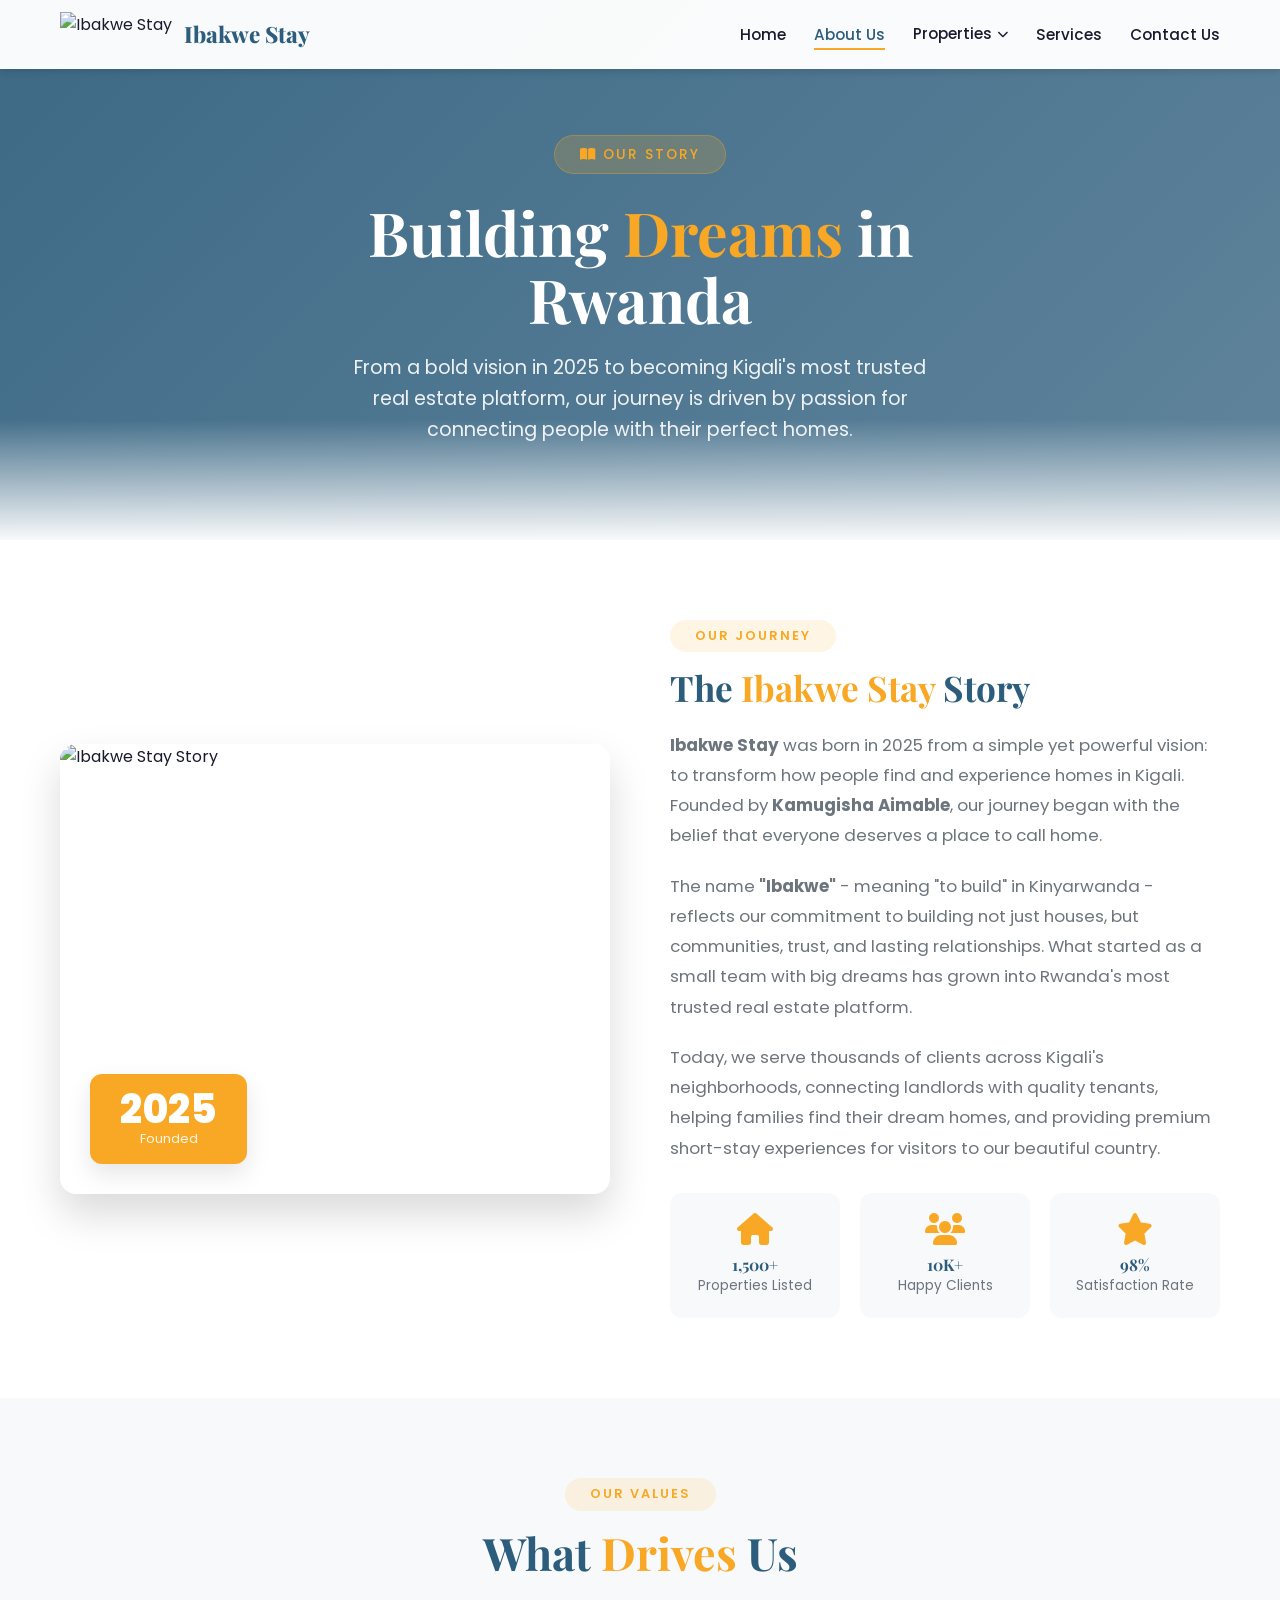
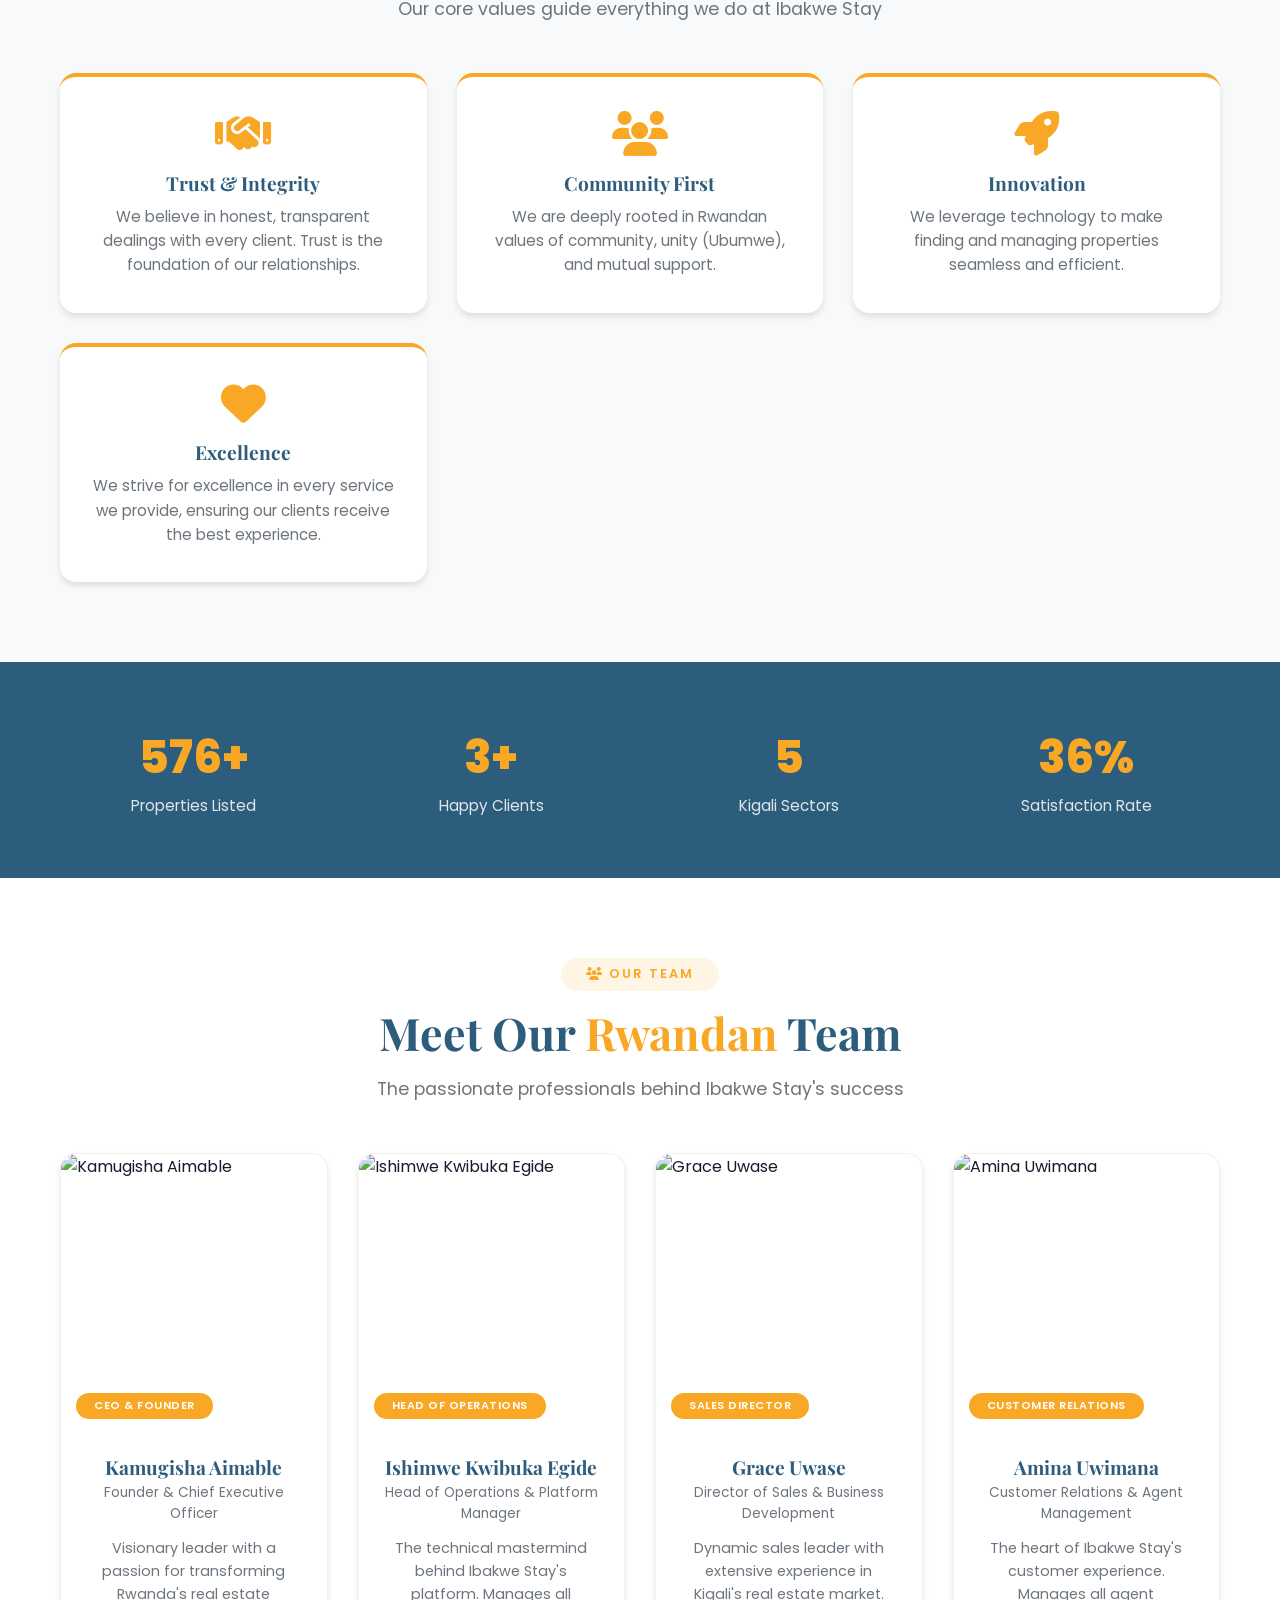
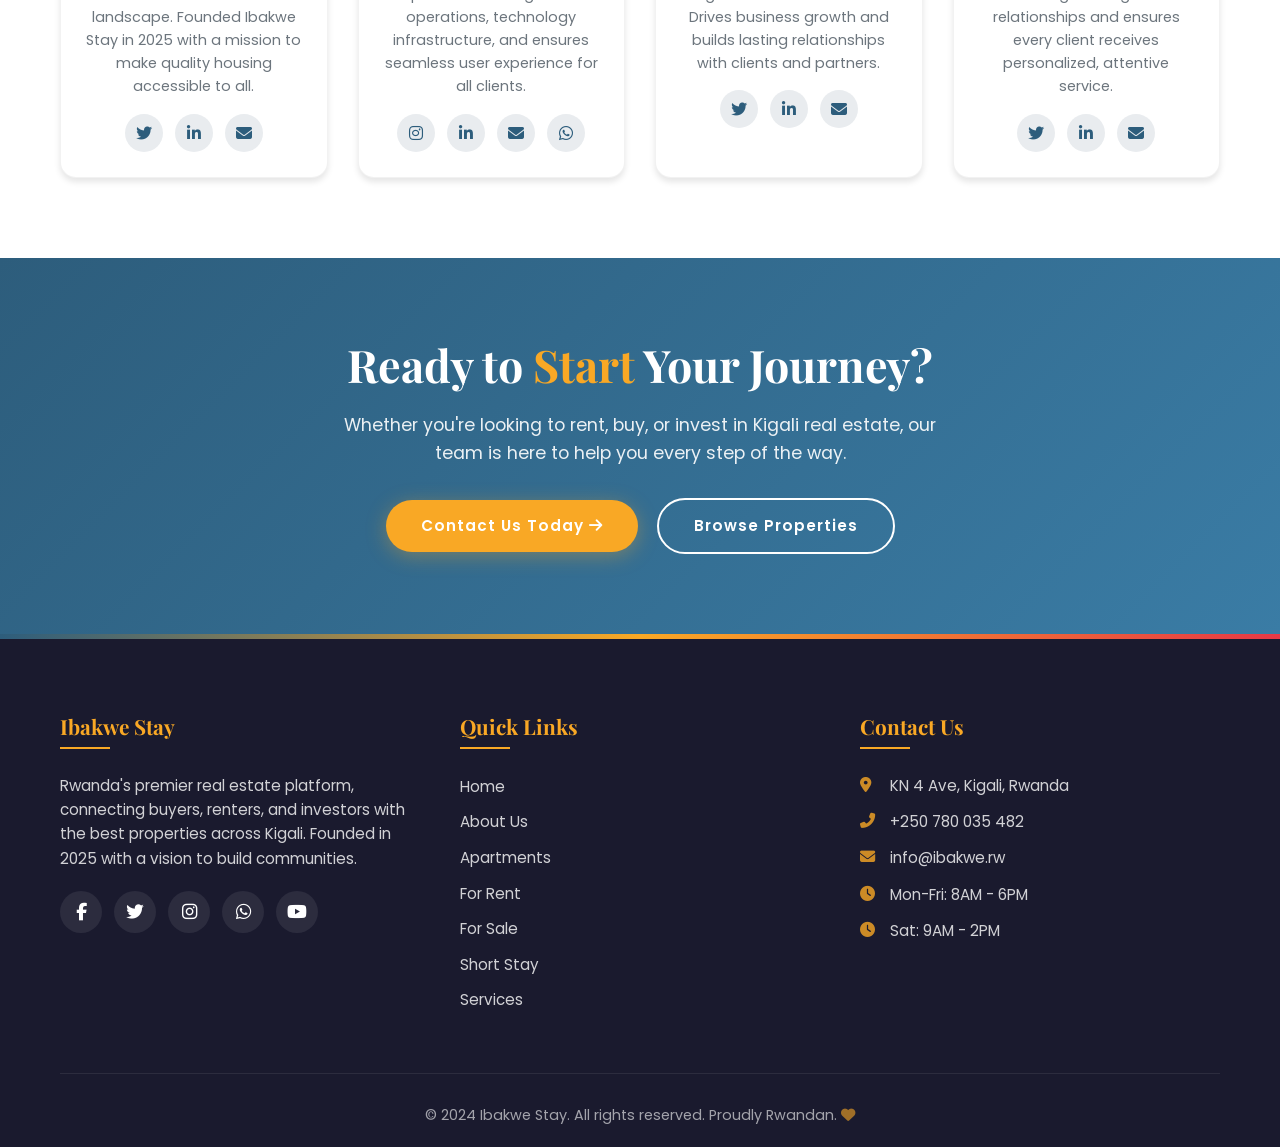
==== about us.html @ ca4a23a2 "Add About Us page with company details" ====
<!DOCTYPE html>
<html lang="en">

<head>
  <meta charset="UTF-8">
  <meta name="viewport" content="width=device-width, initial-scale=1.0">
  <meta http-equiv="X-UA-Compatible" content="ie=edge">
  <title>About Us | Ibakwe Stay - Premium Real Estate</title>
  <link rel="stylesheet" href="https://cdnjs.cloudflare.com/ajax/libs/font-awesome/6.4.0/css/all.min.css">
  <link rel="preconnect" href="https://fonts.googleapis.com">
  <link rel="preconnect" href="https://fonts.gstatic.com" crossorigin>
  <link
    href="https://fonts.googleapis.com/css2?family=Poppins:wght@300;400;500;600;700;800&family=Playfair+Display:wght@400;500;600;700;800&display=swap"
    rel="stylesheet">
  <link rel="icon" href="logoo.PNG" type="image/png">
  <style>
    :root {
      --primary: #2D5D7C;
      --primary-light: #3A7CA5;
      --secondary: #F9A825;
      --accent: #E63946;
      --dark: #1A1A2E;
      --light: #F8F9FA;
      --gray: #6C757D;
      --gray-light: #E9ECEF;
      --green: #2E8B57;
      --transition: all 0.3s cubic-bezier(0.4, 0, 0.2, 1);
      --shadow: 0 4px 6px rgba(0, 0, 0, 0.1);
      --shadow-lg: 0 10px 25px rgba(0, 0, 0, 0.1);
      --shadow-xl: 0 20px 40px rgba(0, 0, 0, 0.15);
    }

    * {
      margin: 0;
      padding: 0;
      box-sizing: border-box;
    }

    body {
      font-family: 'Poppins', sans-serif;
      color: var(--dark);
      line-height: 1.6;
      background-color: var(--light);
      overflow-x: hidden;
    }

    h1,
    h2,
    h3,
    h4 {
      font-family: 'Playfair Display', serif;
      font-weight: 700;
      line-height: 1.2;
    }

    a {
      text-decoration: none;
      color: inherit;
    }

    ul {
      list-style: none;
    }

    img {
      max-width: 100%;
      height: auto;
      display: block;
    }

    .container {
      width: 100%;
      max-width: 1200px;
      margin: 0 auto;
      padding: 0 20px;
    }

    .btn {
      display: inline-block;
      padding: 14px 35px;
      border-radius: 50px;
      font-weight: 600;
      letter-spacing: 1px;
      transition: var(--transition);
      cursor: pointer;
      border: none;
      font-size: 0.95rem;
    }

    .btn-primary {
      background-color: var(--secondary);
      color: white;
      box-shadow: 0 4px 20px rgba(249, 168, 37, 0.35);
    }

    .btn-primary:hover {
      background-color: #e69500;
      transform: translateY(-3px);
      box-shadow: 0 6px 25px rgba(249, 168, 37, 0.5);
    }

    .btn-outline {
      background: transparent;
      color: white;
      border: 2px solid white;
    }

    .btn-outline:hover {
      background: white;
      color: var(--primary);
      transform: translateY(-3px);
    }

    .section-header {
      text-align: center;
      margin-bottom: 50px;
    }

    .section-header .sub-badge {
      display: inline-block;
      background: rgba(249, 168, 37, 0.12);
      padding: 6px 25px;
      border-radius: 30px;
      color: var(--secondary);
      font-size: 0.8rem;
      font-weight: 600;
      letter-spacing: 2px;
      text-transform: uppercase;
      margin-bottom: 15px;
    }

    .section-header h2 {
      color: var(--primary);
      font-size: 2.8rem;
      margin-bottom: 15px;
    }

    .section-header h2 span {
      color: var(--secondary);
    }

    .section-header p {
      color: var(--gray);
      max-width: 700px;
      margin: 0 auto;
      font-size: 1.1rem;
    }

    /* ===== HEADER ===== */
    header {
      background-color: rgba(255, 255, 255, 0.97);
      box-shadow: var(--shadow);
      position: fixed;
      width: 100%;
      top: 0;
      z-index: 1000;
      transition: var(--transition);
      padding: 12px 0;
    }

    header.scrolled {
      background-color: rgba(255, 255, 255, 0.98);
      box-shadow: 0 2px 20px rgba(0, 0, 0, 0.08);
      padding: 10px 0;
    }

    .header-container {
      display: flex;
      justify-content: space-between;
      align-items: center;
    }

    .logo {
      display: flex;
      align-items: center;
    }

    .logo img {
      height: 45px;
      margin-right: 12px;
    }

    .logo h1 {
      font-size: 1.4rem;
      color: var(--primary);
      font-weight: 800;
    }

    .nav-links {
      display: flex;
      align-items: center;
    }

    .nav-links li {
      margin-left: 28px;
      position: relative;
    }

    .nav-links a {
      font-weight: 500;
      color: var(--dark);
      transition: var(--transition);
      position: relative;
      padding: 5px 0;
      font-size: 0.95rem;
    }

    .nav-links a:hover {
      color: var(--primary);
    }

    .nav-links a::after {
      content: '';
      position: absolute;
      bottom: 0;
      left: 0;
      width: 0;
      height: 2px;
      background-color: var(--secondary);
      transition: var(--transition);
    }

    .nav-links a:hover::after {
      width: 100%;
    }

    .nav-links .active {
      color: var(--primary);
    }

    .nav-links .active::after {
      width: 100%;
    }

    .dropdown-btn {
      display: flex;
      align-items: center;
    }

    .dropdown-btn i {
      margin-left: 5px;
      font-size: 0.7rem;
      transition: var(--transition);
    }

    .dropdown-menu {
      position: absolute;
      top: 100%;
      left: 0;
      background: white;
      width: 210px;
      box-shadow: var(--shadow-lg);
      border-radius: 12px;
      opacity: 0;
      visibility: hidden;
      transition: var(--transition);
      z-index: 100;
      padding: 10px 0;
      margin-top: 8px;
    }

    .dropdown-menu li {
      margin: 0;
      padding: 0;
    }

    .dropdown-menu a {
      display: block;
      padding: 10px 22px;
      color: var(--gray);
      font-size: 0.9rem;
      transition: var(--transition);
    }

    .dropdown-menu a:hover {
      color: var(--primary);
      background-color: var(--gray-light);
    }

    .nav-links li:hover .dropdown-menu {
      opacity: 1;
      visibility: visible;
      top: 120%;
    }

    .nav-links li:hover .dropdown-btn i {
      transform: rotate(180deg);
    }

    .mobile-menu-btn {
      display: none;
      font-size: 1.5rem;
      color: var(--primary);
      cursor: pointer;
      transition: var(--transition);
    }

    .mobile-menu-btn:hover {
      color: var(--secondary);
    }

    /* ===== HERO SECTION ===== */
    .about-hero {
      min-height: 60vh;
      display: flex;
      align-items: center;
      padding: 120px 0 80px;
      background: linear-gradient(135deg, rgba(45, 93, 124, 0.92), rgba(45, 93, 124, 0.75)),
        url('https://images.unsplash.com/photo-1600607688969-a5bfcd646154?ixlib=rb-4.0.3&ixid=M3wxMjA3fDB8MHxwaG90by1wYWdlfHx8fGVufDB8fHx8fA%3D%3D&auto=format&fit=crop&w=2070&q=80') no-repeat center center/cover;
      color: white;
      position: relative;
      text-align: center;
    }

    .about-hero::before {
      content: '';
      position: absolute;
      bottom: 0;
      left: 0;
      width: 100%;
      height: 120px;
      background: linear-gradient(to top, var(--light), transparent);
      z-index: 1;
    }

    .about-hero-content {
      position: relative;
      z-index: 2;
      max-width: 800px;
      margin: 0 auto;
    }

    .about-hero .badge {
      display: inline-block;
      background: rgba(249, 168, 37, 0.2);
      backdrop-filter: blur(10px);
      padding: 8px 25px;
      border-radius: 30px;
      font-size: 0.85rem;
      font-weight: 500;
      color: var(--secondary);
      border: 1px solid rgba(249, 168, 37, 0.3);
      margin-bottom: 25px;
      letter-spacing: 2px;
      text-transform: uppercase;
    }

    .about-hero h1 {
      font-size: 3.8rem;
      margin-bottom: 20px;
      line-height: 1.1;
    }

    .about-hero h1 span {
      color: var(--secondary);
    }

    .about-hero p {
      font-size: 1.2rem;
      opacity: 0.9;
      max-width: 600px;
      margin: 0 auto;
    }

    /* ===== STORY SECTION ===== */
    .story-section {
      padding: 80px 0;
      background: white;
    }

    .story-grid {
      display: grid;
      grid-template-columns: 1fr 1fr;
      gap: 60px;
      align-items: center;
    }

    .story-image {
      border-radius: 16px;
      overflow: hidden;
      box-shadow: var(--shadow-xl);
      position: relative;
    }

    .story-image img {
      width: 100%;
      height: 450px;
      object-fit: cover;
    }

    .story-image .year-badge {
      position: absolute;
      bottom: 30px;
      left: 30px;
      background: var(--secondary);
      color: white;
      padding: 15px 30px;
      border-radius: 12px;
      text-align: center;
      box-shadow: var(--shadow-lg);
    }

    .story-image .year-badge .year {
      font-size: 2.5rem;
      font-weight: 800;
      line-height: 1;
    }

    .story-image .year-badge .label {
      font-size: 0.8rem;
      opacity: 0.9;
    }

    .story-content h2 {
      color: var(--primary);
      font-size: 2.5rem;
      margin-bottom: 20px;
    }

    .story-content h2 span {
      color: var(--secondary);
    }

    .story-content p {
      color: var(--gray);
      margin-bottom: 20px;
      font-size: 1.05rem;
      line-height: 1.8;
    }

    .story-highlights {
      display: grid;
      grid-template-columns: repeat(3, 1fr);
      gap: 20px;
      margin-top: 30px;
    }

    .story-highlight {
      text-align: center;
      padding: 20px;
      background: var(--light);
      border-radius: 12px;
      transition: var(--transition);
    }

    .story-highlight:hover {
      transform: translateY(-5px);
      box-shadow: var(--shadow);
    }

    .story-highlight i {
      font-size: 2rem;
      color: var(--secondary);
      margin-bottom: 10px;
    }

    .story-highlight h4 {
      color: var(--primary);
      font-size: 1rem;
    }

    .story-highlight p {
      font-size: 0.85rem;
      margin: 0;
      color: var(--gray);
    }

    /* ===== VALUES SECTION ===== */
    .values-section {
      padding: 80px 0;
      background: var(--light);
    }

    .values-grid {
      display: grid;
      grid-template-columns: repeat(auto-fit, minmax(280px, 1fr));
      gap: 30px;
      margin-top: 40px;
    }

    .value-card {
      background: white;
      padding: 35px 30px;
      border-radius: 16px;
      text-align: center;
      box-shadow: var(--shadow);
      transition: var(--transition);
      position: relative;
      border-top: 4px solid var(--secondary);
    }

    .value-card:hover {
      transform: translateY(-8px);
      box-shadow: var(--shadow-xl);
    }

    .value-card i {
      font-size: 2.8rem;
      color: var(--secondary);
      margin-bottom: 15px;
    }

    .value-card h4 {
      color: var(--primary);
      font-size: 1.2rem;
      margin-bottom: 10px;
    }

    .value-card p {
      color: var(--gray);
      font-size: 0.95rem;
    }

    /* ===== STATS SECTION ===== */
    .stats-section {
      padding: 60px 0;
      background: var(--primary);
      color: white;
    }

    .stats-grid {
      display: grid;
      grid-template-columns: repeat(4, 1fr);
      gap: 30px;
      text-align: center;
    }

    .stats-grid .stat-item .number {
      font-size: 2.8rem;
      font-weight: 800;
      color: var(--secondary);
    }

    .stats-grid .stat-item .label {
      font-size: 0.95rem;
      opacity: 0.85;
    }

    /* ===== TEAM SECTION ===== */
    .team-section {
      padding: 80px 0;
      background: white;
    }

    .team-grid {
      display: grid;
      grid-template-columns: repeat(auto-fit, minmax(260px, 1fr));
      gap: 30px;
      margin-top: 40px;
    }

    .team-member {
      background: white;
      border-radius: 16px;
      overflow: hidden;
      box-shadow: var(--shadow);
      transition: var(--transition);
      border: 1px solid rgba(0, 0, 0, 0.05);
    }

    .team-member:hover {
      transform: translateY(-10px);
      box-shadow: var(--shadow-xl);
    }

    .team-member .team-img {
      height: 280px;
      overflow: hidden;
      position: relative;
    }

    .team-member .team-img img {
      width: 100%;
      height: 100%;
      object-fit: cover;
      transition: var(--transition);
    }

    .team-member:hover .team-img img {
      transform: scale(1.05);
    }

    .team-member .team-img .role-badge {
      position: absolute;
      bottom: 15px;
      left: 15px;
      background: var(--secondary);
      color: white;
      padding: 4px 18px;
      border-radius: 20px;
      font-size: 0.7rem;
      font-weight: 600;
      text-transform: uppercase;
      letter-spacing: 0.5px;
    }

    .team-member .team-info {
      padding: 22px 25px 25px;
      text-align: center;
    }

    .team-member .team-info h4 {
      color: var(--primary);
      font-size: 1.2rem;
      margin-bottom: 3px;
    }

    .team-member .team-info .title {
      color: var(--gray);
      font-size: 0.85rem;
      margin-bottom: 12px;
    }

    .team-member .team-info .bio {
      color: var(--gray);
      font-size: 0.9rem;
      margin-bottom: 15px;
    }

    .team-social {
      display: flex;
      justify-content: center;
      gap: 12px;
    }

    .team-social a {
      width: 38px;
      height: 38px;
      border-radius: 50%;
      background: var(--gray-light);
      display: flex;
      align-items: center;
      justify-content: center;
      color: var(--primary);
      transition: var(--transition);
      font-size: 1rem;
    }

    .team-social a:hover {
      background: var(--secondary);
      color: white;
      transform: translateY(-3px);
    }

    /* ===== CTA SECTION ===== */
    .cta-section {
      padding: 80px 0;
      background: linear-gradient(135deg, var(--primary), var(--primary-light));
      color: white;
      text-align: center;
    }

    .cta-content h2 {
      font-size: 2.8rem;
      margin-bottom: 20px;
    }

    .cta-content h2 span {
      color: var(--secondary);
    }

    .cta-content p {
      max-width: 600px;
      margin: 0 auto 30px;
      font-size: 1.1rem;
      opacity: 0.9;
    }

    /* ===== FOOTER ===== */
    footer {
      background-color: var(--dark);
      color: white;
      padding: 80px 0 20px;
      position: relative;
    }

    footer::before {
      content: '';
      position: absolute;
      top: 0;
      left: 0;
      width: 100%;
      height: 5px;
      background: linear-gradient(90deg, var(--primary), var(--secondary), var(--accent));
    }

    .footer-container {
      display: grid;
      grid-template-columns: repeat(auto-fit, minmax(250px, 1fr));
      gap: 40px;
      margin-bottom: 50px;
    }

    .footer-col h3 {
      color: var(--secondary);
      margin-bottom: 25px;
      font-size: 1.3rem;
      position: relative;
      padding-bottom: 10px;
    }

    .footer-col h3::after {
      content: '';
      position: absolute;
      bottom: 0;
      left: 0;
      width: 50px;
      height: 2px;
      background-color: var(--secondary);
    }

    .footer-col p {
      margin-bottom: 15px;
      opacity: 0.8;
      font-size: 0.95rem;
    }

    .footer-links li {
      margin-bottom: 10px;
    }

    .footer-links a {
      opacity: 0.8;
      transition: var(--transition);
      display: inline-block;
      font-size: 0.95rem;
    }

    .footer-links a:hover {
      opacity: 1;
      color: var(--secondary);
      transform: translateX(5px);
    }

    .footer-contact p {
      display: flex;
      align-items: flex-start;
      margin-bottom: 12px;
      font-size: 0.95rem;
      opacity: 0.8;
    }

    .footer-contact i {
      margin-right: 12px;
      color: var(--secondary);
      margin-top: 3px;
      width: 18px;
    }

    .social-media {
      display: flex;
      gap: 12px;
      margin-top: 20px;
    }

    .social-media a {
      display: flex;
      align-items: center;
      justify-content: center;
      width: 42px;
      height: 42px;
      background-color: rgba(255, 255, 255, 0.08);
      border-radius: 50%;
      transition: var(--transition);
      color: white;
      font-size: 1.1rem;
    }

    .social-media a:hover {
      background-color: var(--secondary);
      color: var(--dark);
      transform: translateY(-3px);
    }

    .footer-bottom {
      text-align: center;
      padding-top: 30px;
      border-top: 1px solid rgba(255, 255, 255, 0.08);
    }

    .footer-bottom p {
      opacity: 0.6;
      font-size: 0.9rem;
    }

    /* ===== BACK TO TOP ===== */
    .back-to-top {
      position: fixed;
      bottom: 30px;
      right: 30px;
      width: 50px;
      height: 50px;
      background-color: var(--secondary);
      color: white;
      border-radius: 50%;
      display: flex;
      align-items: center;
      justify-content: center;
      font-size: 1.2rem;
      cursor: pointer;
      opacity: 0;
      visibility: hidden;
      transition: var(--transition);
      z-index: 999;
      box-shadow: 0 2px 20px rgba(249, 168, 37, 0.4);
    }

    .back-to-top.active {
      opacity: 1;
      visibility: visible;
    }

    .back-to-top:hover {
      background-color: var(--primary);
      transform: translateY(-3px);
    }

    /* ===== ANIMATIONS ===== */
    .fade-in {
      opacity: 0;
      transform: translateY(30px);
      transition: opacity 0.6s ease, transform 0.6s ease;
    }

    .fade-in.visible {
      opacity: 1;
      transform: translateY(0);
    }

    /* ===== RESPONSIVE ===== */
    @media (max-width: 1200px) {
      .about-hero h1 {
        font-size: 3rem;
      }
    }

    @media (max-width: 992px) {
      .story-grid {
        grid-template-columns: 1fr;
      }

      .story-image img {
        height: 350px;
      }

      .stats-grid {
        grid-template-columns: repeat(2, 1fr);
      }

      .story-highlights {
        grid-template-columns: repeat(3, 1fr);
      }
    }

    @media (max-width: 768px) {
      .header-container {
        padding: 0 15px;
      }

      .mobile-menu-btn {
        display: block;
      }

      .nav-links {
        position: fixed;
        top: 70px;
        left: -100%;
        width: 100%;
        height: calc(100vh - 70px);
        background-color: white;
        flex-direction: column;
        align-items: center;
        padding: 40px 0;
        transition: var(--transition);
        z-index: 999;
        box-shadow: var(--shadow-lg);
      }

      .nav-links.active {
        left: 0;
      }

      .nav-links li {
        margin: 12px 0;
      }

      .dropdown-menu {
        position: static;
        opacity: 1;
        visibility: visible;
        width: 100%;
        box-shadow: none;
        display: none;
        background-color: var(--gray-light);
        border-radius: 8px;
        margin-top: 5px;
      }

      .dropdown-menu.active {
        display: block;
      }

      .about-hero {
        padding: 100px 0 60px;
        min-height: 50vh;
      }

      .about-hero h1 {
        font-size: 2.2rem;
      }

      .story-highlights {
        grid-template-columns: 1fr;
      }

      .stats-grid {
        grid-template-columns: 1fr 1fr;
        gap: 20px;
      }

      .stats-grid .stat-item .number {
        font-size: 2rem;
      }

      .cta-content h2 {
        font-size: 2rem;
      }

      .footer-container {
        grid-template-columns: 1fr;
      }

      .team-grid {
        grid-template-columns: 1fr;
      }

      .values-grid {
        grid-template-columns: 1fr;
      }
    }

    @media (max-width: 480px) {
      .logo h1 {
        font-size: 1.1rem;
      }

      .logo img {
        height: 35px;
      }

      .about-hero h1 {
        font-size: 1.8rem;
      }

      .about-hero p {
        font-size: 1rem;
      }

      .stats-grid {
        grid-template-columns: 1fr;
      }

      .section-header h2 {
        font-size: 2rem;
      }

      .story-content h2 {
        font-size: 2rem;
      }

      .cta-content h2 {
        font-size: 1.6rem;
      }

      .story-image .year-badge {
        padding: 10px 20px;
      }

      .story-image .year-badge .year {
        font-size: 1.8rem;
      }
    }
  </style>
</head>

<body>
  <!-- ===== HEADER ===== -->
  <header id="header">
    <div class="container header-container">
      <div class="logo">
        <img src="logoo.PNG" alt="Ibakwe Stay">
        <h1>Ibakwe Stay</h1>
      </div>
      <nav class="navbar">
        <ul class="nav-links">
          <li><a href="index.html">Home</a></li>
          <li><a href="about us.html" class="active">About Us</a></li>
          <li class="dropdown">
            <a href="#" class="dropdown-btn">Properties <i class="fas fa-chevron-down"></i></a>
            <ul class="dropdown-menu">
              <li><a href="apartment.html">Apartments</a></li>
              <li><a href="For rent.html">For Rent</a></li>
              <li><a href="For sale.html">For Sale</a></li>
              <li><a href="Short-stay.html">Short Stay</a></li>
            </ul>
          </li>
          <li><a href="service.html">Services</a></li>
          <li><a href="contact.html">Contact Us</a></li>
        </ul>
      </nav>
      <div class="mobile-menu-btn">
        <i class="fas fa-bars"></i>
      </div>
    </div>
  </header>

  <!-- ===== HERO SECTION ===== -->
  <section class="about-hero">
    <div class="container about-hero-content">
      <div class="badge"><i class="fas fa-book-open"></i> Our Story</div>
      <h1>Building <span>Dreams</span> in Rwanda</h1>
      <p>From a bold vision in 2025 to becoming Kigali's most trusted real estate platform, our journey is driven by
        passion for connecting people with their perfect homes.</p>
    </div>
  </section>

  <!-- ===== STORY SECTION ===== -->
  <section class="story-section">
    <div class="container">
      <div class="story-grid">
        <div class="story-image fade-in">
          <img
            src="https://images.unsplash.com/photo-1600607688969-a5bfcd646154?ixlib=rb-4.0.3&ixid=M3wxMjA3fDB8MHxwaG90by1wYWdlfHx8fGVufDB8fHx8fA%3D%3D&auto=format&fit=crop&w=2070&q=80"
            alt="Ibakwe Stay Story">
          <div class="year-badge">
            <div class="year">2025</div>
            <div class="label">Founded</div>
          </div>
        </div>
        <div class="story-content fade-in">
          <div class="section-header" style="text-align:left; margin-bottom:20px;">
            <div class="sub-badge" style="display:inline-block;">Our Journey</div>
            <h2 style="font-size:2.2rem; text-align:left;">The <span>Ibakwe Stay</span> Story</h2>
          </div>
          <p><strong>Ibakwe Stay</strong> was born in 2025 from a simple yet powerful vision: to transform how people
            find and experience homes in Kigali. Founded by <strong>Kamugisha Aimable</strong>, our journey began with
            the belief that everyone deserves a place to call home.</p>
          <p>The name <strong>"Ibakwe"</strong> - meaning "to build" in Kinyarwanda - reflects our commitment to
            building not just houses, but communities, trust, and lasting relationships. What started as a small team
            with big dreams has grown into Rwanda's most trusted real estate platform.</p>
          <p>Today, we serve thousands of clients across Kigali's neighborhoods, connecting landlords with quality
            tenants, helping families find their dream homes, and providing premium short-stay experiences for visitors
            to our beautiful country.</p>

          <div class="story-highlights">
            <div class="story-highlight">
              <i class="fas fa-home"></i>
              <h4>1,500+</h4>
              <p>Properties Listed</p>
            </div>
            <div class="story-highlight">
              <i class="fas fa-users"></i>
              <h4>10K+</h4>
              <p>Happy Clients</p>
            </div>
            <div class="story-highlight">
              <i class="fas fa-star"></i>
              <h4>98%</h4>
              <p>Satisfaction Rate</p>
            </div>
          </div>
        </div>
      </div>
    </div>
  </section>

  <!-- ===== VALUES SECTION ===== -->
  <section class="values-section">
    <div class="container">
      <div class="section-header fade-in">
        <div class="sub-badge">Our Values</div>
        <h2>What <span>Drives</span> Us</h2>
        <p>Our core values guide everything we do at Ibakwe Stay</p>
      </div>
      <div class="values-grid">
        <div class="value-card fade-in">
          <i class="fas fa-handshake"></i>
          <h4>Trust & Integrity</h4>
          <p>We believe in honest, transparent dealings with every client. Trust is the foundation of our relationships.
          </p>
        </div>
        <div class="value-card fade-in">
          <i class="fas fa-users"></i>
          <h4>Community First</h4>
          <p>We are deeply rooted in Rwandan values of community, unity (Ubumwe), and mutual support.</p>
        </div>
        <div class="value-card fade-in">
          <i class="fas fa-rocket"></i>
          <h4>Innovation</h4>
          <p>We leverage technology to make finding and managing properties seamless and efficient.</p>
        </div>
        <div class="value-card fade-in">
          <i class="fas fa-heart"></i>
          <h4>Excellence</h4>
          <p>We strive for excellence in every service we provide, ensuring our clients receive the best experience.</p>
        </div>
      </div>
    </div>
  </section>

  <!-- ===== STATS SECTION ===== -->
  <section class="stats-section">
    <div class="container">
      <div class="stats-grid">
        <div class="stat-item fade-in">
          <div class="number" data-count="1500">1,500+</div>
          <div class="label">Properties Listed</div>
        </div>
        <div class="stat-item fade-in">
          <div class="number" data-count="10000">10K+</div>
          <div class="label">Happy Clients</div>
        </div>
        <div class="stat-item fade-in">
          <div class="number" data-count="15">15</div>
          <div class="label">Kigali Sectors</div>
        </div>
        <div class="stat-item fade-in">
          <div class="number" data-count="98">98%</div>
          <div class="label">Satisfaction Rate</div>
        </div>
      </div>
    </div>
  </section>

  <!-- ===== TEAM SECTION ===== -->
  <section class="team-section">
    <div class="container">
      <div class="section-header fade-in">
        <div class="sub-badge"><i class="fas fa-users"></i> Our Team</div>
        <h2>Meet Our <span>Rwandan</span> Team</h2>
        <p>The passionate professionals behind Ibakwe Stay's success</p>
      </div>

      <div class="team-grid">
        <!-- Team Member 1: CEO -->
        <div class="team-member fade-in">
          <div class="team-img">
            <img
              src="https://images.unsplash.com/photo-1560250097-0b93528c311a?ixlib=rb-4.0.3&ixid=M3wxMjA3fDB8MHxwaG90by1wYWdlfHx8fGVufDB8fHx8fA%3D%3D&auto=format&fit=crop&w=987&q=80"
              alt="Kamugisha Aimable">
            <div class="role-badge">CEO & Founder</div>
          </div>
          <div class="team-info">
            <h4>Kamugisha Aimable</h4>
            <div class="title">Founder & Chief Executive Officer</div>
            <div class="bio">Visionary leader with a passion for transforming Rwanda's real estate landscape. Founded
              Ibakwe Stay in 2025 with a mission to make quality housing accessible to all.</div>
            <div class="team-social">
              <a href="#"><i class="fab fa-twitter"></i></a>
              <a href="#"><i class="fab fa-linkedin-in"></i></a>
              <a href="#"><i class="fas fa-envelope"></i></a>
            </div>
          </div>
        </div>

        <!-- Team Member 2: Head of Operations -->
        <div class="team-member fade-in">
          <div class="team-img">
            <img
              src="https://images.unsplash.com/photo-1507003211169-0a1dd7228f2d?ixlib=rb-4.0.3&ixid=M3wxMjA3fDB8MHxwaG90by1wYWdlfHx8fGVufDB8fHx8fA%3D%3D&auto=format&fit=crop&w=987&q=80"
              alt="Ishimwe Kwibuka Egide">
            <div class="role-badge">Head of Operations</div>
          </div>
          <div class="team-info">
            <h4>Ishimwe Kwibuka Egide</h4>
            <div class="title">Head of Operations & Platform Manager</div>
            <div class="bio">The technical mastermind behind Ibakwe Stay's platform. Manages all operations, technology
              infrastructure, and ensures seamless user experience for all clients.</div>
            <div class="team-social">
              <a href="https://www.instagram.com/__k.w.i.b.u.k.a._/" target="_blank"><i
                  class="fab fa-instagram"></i></a>
              <a href="https://www.linkedin.com/in/ishimwe-egide-56926132a/" target="_blank"><i
                  class="fab fa-linkedin-in"></i></a>
              <a href="mailto:ishimwekwibukae@gmail.com"><i class="fas fa-envelope"></i></a>
              <a href="https://wa.me/250780035482" target="_blank"><i class="fab fa-whatsapp"></i></a>
            </div>
          </div>
        </div>

        <!-- Team Member 3: Sales Director -->
        <div class="team-member fade-in">
          <div class="team-img">
            <img
              src="https://images.unsplash.com/photo-1573496359142-b8d87734a5a2?ixlib=rb-4.0.3&ixid=M3wxMjA3fDB8MHxwaG90by1wYWdlfHx8fGVufDB8fHx8fA%3D%3D&auto=format&fit=crop&w=988&q=80"
              alt="Grace Uwase">
            <div class="role-badge">Sales Director</div>
          </div>
          <div class="team-info">
            <h4>Grace Uwase</h4>
            <div class="title">Director of Sales & Business Development</div>
            <div class="bio">Dynamic sales leader with extensive experience in Kigali's real estate market. Drives
              business growth and builds lasting relationships with clients and partners.</div>
            <div class="team-social">
              <a href="#"><i class="fab fa-twitter"></i></a>
              <a href="#"><i class="fab fa-linkedin-in"></i></a>
              <a href="#"><i class="fas fa-envelope"></i></a>
            </div>
          </div>
        </div>

        <!-- Team Member 4: Customer Relations -->
        <div class="team-member fade-in">
          <div class="team-img">
            <img
              src="https://images.unsplash.com/photo-1524504388940-b1c1722653e1?ixlib=rb-4.0.3&ixid=M3wxMjA3fDB8MHxwaG90by1wYWdlfHx8fGVufDB8fHx8fA%3D%3D&auto=format&fit=crop&w=987&q=80"
              alt="Amina Uwimana">
            <div class="role-badge">Customer Relations</div>
          </div>
          <div class="team-info">
            <h4>Amina Uwimana</h4>
            <div class="title">Customer Relations & Agent Management</div>
            <div class="bio">The heart of Ibakwe Stay's customer experience. Manages all agent relationships and ensures
              every client receives personalized, attentive service.</div>
            <div class="team-social">
              <a href="#"><i class="fab fa-twitter"></i></a>
              <a href="#"><i class="fab fa-linkedin-in"></i></a>
              <a href="#"><i class="fas fa-envelope"></i></a>
            </div>
          </div>
        </div>
      </div>
    </div>
  </section>

  <!-- ===== CTA SECTION ===== -->
  <section class="cta-section">
    <div class="container">
      <div class="cta-content fade-in">
        <h2>Ready to <span>Start</span> Your Journey?</h2>
        <p>Whether you're looking to rent, buy, or invest in Kigali real estate, our team is here to help you every step
          of the way.</p>
        <a href="contact.html" class="btn btn-primary">Contact Us Today <i class="fas fa-arrow-right"></i></a>
        <a href="apartment.html" class="btn btn-outline" style="margin-left:15px;">Browse Properties</a>
      </div>
    </div>
  </section>

  <!-- ===== FOOTER ===== -->
  <footer>
    <div class="container">
      <div class="footer-container">
        <div class="footer-col">
          <h3>Ibakwe Stay</h3>
          <p>Rwanda's premier real estate platform, connecting buyers, renters, and investors with the best properties
            across Kigali. Founded in 2025 with a vision to build communities.</p>
          <div class="social-media">
            <a href="https://www.facebook.com/RwandaHome-1915619678653717/" target="_blank"><i
                class="fab fa-facebook-f"></i></a>
            <a href="https://twitter.com/African_Prop" target="_blank"><i class="fab fa-twitter"></i></a>
            <a href="https://www.instagram.com/__k.w.i.b.u.k.a._/" target="_blank"><i class="fab fa-instagram"></i></a>
            <a href="https://wa.me/+250780035482" target="_blank"><i class="fab fa-whatsapp"></i></a>
            <a href="#" target="_blank"><i class="fab fa-youtube"></i></a>
          </div>
        </div>
        <div class="footer-col">
          <h3>Quick Links</h3>
          <ul class="footer-links">
            <li><a href="index.html">Home</a></li>
            <li><a href="about us.html">About Us</a></li>
            <li><a href="apartment.html">Apartments</a></li>
            <li><a href="For rent.html">For Rent</a></li>
            <li><a href="For sale.html">For Sale</a></li>
            <li><a href="Short-stay.html">Short Stay</a></li>
            <li><a href="service.html">Services</a></li>
          </ul>
        </div>
        <div class="footer-col">
          <h3>Contact Us</h3>
          <div class="footer-contact">
            <p><i class="fas fa-map-marker-alt"></i> KN 4 Ave, Kigali, Rwanda</p>
            <p><i class="fas fa-phone-alt"></i> +250 780 035 482</p>
            <p><i class="fas fa-envelope"></i> info@ibakwe.rw</p>
            <p><i class="fas fa-clock"></i> Mon-Fri: 8AM - 6PM</p>
            <p><i class="fas fa-clock"></i> Sat: 9AM - 2PM</p>
          </div>
        </div>
      </div>
      <div class="footer-bottom">
        <p>&copy; 2024 Ibakwe Stay. All rights reserved. Proudly Rwandan. <i class="fas fa-heart"
            style="color: var(--secondary);"></i></p>
      </div>
    </div>
  </footer>

  <!-- ===== BACK TO TOP ===== -->
  <div class="back-to-top">
    <i class="fas fa-arrow-up"></i>
  </div>

  <!-- ===== JAVASCRIPT ===== -->
  <script src="https://code.jquery.com/jquery-3.6.0.min.js"></script>
  <script>
    $(document).ready(function () {
      // ===== Mobile Menu =====
      $('.mobile-menu-btn').click(function () {
        $('.nav-links').toggleClass('active');
        $(this).find('i').toggleClass('fa-times');
      });

      $('.nav-links a').click(function () {
        $('.nav-links').removeClass('active');
        $('.mobile-menu-btn i').removeClass('fa-times');
      });

      // ===== Dropdown Menu =====
      $('.dropdown-btn').click(function (e) {
        if ($(window).width() <= 768) {
          e.preventDefault();
          $(this).siblings('.dropdown-menu').toggleClass('active');
          $(this).find('i').toggleClass('fa-chevron-up');
        }
      });

      $(document).click(function (e) {
        if (!$(e.target).closest('.dropdown') && $(window).width() <= 768) {
          $('.dropdown-menu').removeClass('active');
          $('.dropdown-btn i').removeClass('fa-chevron-up');
        }
      });

      // ===== Sticky Header =====
      $(window).scroll(function () {
        if ($(this).scrollTop() > 80) {
          $('#header').addClass('scrolled');
        } else {
          $('#header').removeClass('scrolled');
        }
      });

      // ===== Back to Top =====
      $(window).scroll(function () {
        if ($(this).scrollTop() > 300) {
          $('.back-to-top').addClass('active');
        } else {
          $('.back-to-top').removeClass('active');
        }
      });

      $('.back-to-top').click(function () {
        $('html, body').animate({ scrollTop: 0 }, 800);
        return false;
      });

      // ===== Fade In Animation =====
      function checkFadeIn() {
        $('.fade-in').each(function () {
          var elementTop = $(this).offset().top;
          var scrollBottom = $(window).scrollTop() + $(window).height();
          if (scrollBottom > elementTop + 50) {
            $(this).addClass('visible');
          }
        });
      }

      $(window).on('scroll', function () {
        checkFadeIn();
      });
      checkFadeIn();

      // ===== Stats Counter =====
      function animateStats() {
        $('.stats-grid .stat-item .number').each(function () {
          var $this = $(this);
          var text = $this.text().trim();
          var hasPlus = text.includes('+');
          var hasPercent = text.includes('%');
          var target = parseInt(text.replace(/[+,%]/g, ''));
          var count = 0;
          var duration = 2000;
          var increment = target / (duration / 16);

          $this.text('0' + (hasPlus ? '+' : '') + (hasPercent ? '%' : ''));

          var timer = setInterval(function () {
            count += increment;
            if (count >= target) {
              count = target;
              clearInterval(timer);
            }
            var display = Math.floor(count);
            $this.text(display + (hasPlus ? '+' : '') + (hasPercent ? '%' : ''));
          }, 16);
        });
      }

      var statsSection = document.querySelector('.stats-section');
      var statsObserver = new IntersectionObserver(function (entries) {
        entries.forEach(function (entry) {
          if (entry.isIntersecting) {
            animateStats();
            statsObserver.disconnect();
          }
        });
      }, { threshold: 0.3 });

      if (statsSection) {
        statsObserver.observe(statsSection);
      }

      // ===== Smooth Scroll =====
      $('a[href^="#"]').on('click', function (e) {
        e.preventDefault();
        var target = $(this).attr('href');
        if (target === '#') return;
        $('html, body').animate({
          scrollTop: $(target).offset().top - 80
        }, 500);
      });
    });
  </script>
</body>

</html>
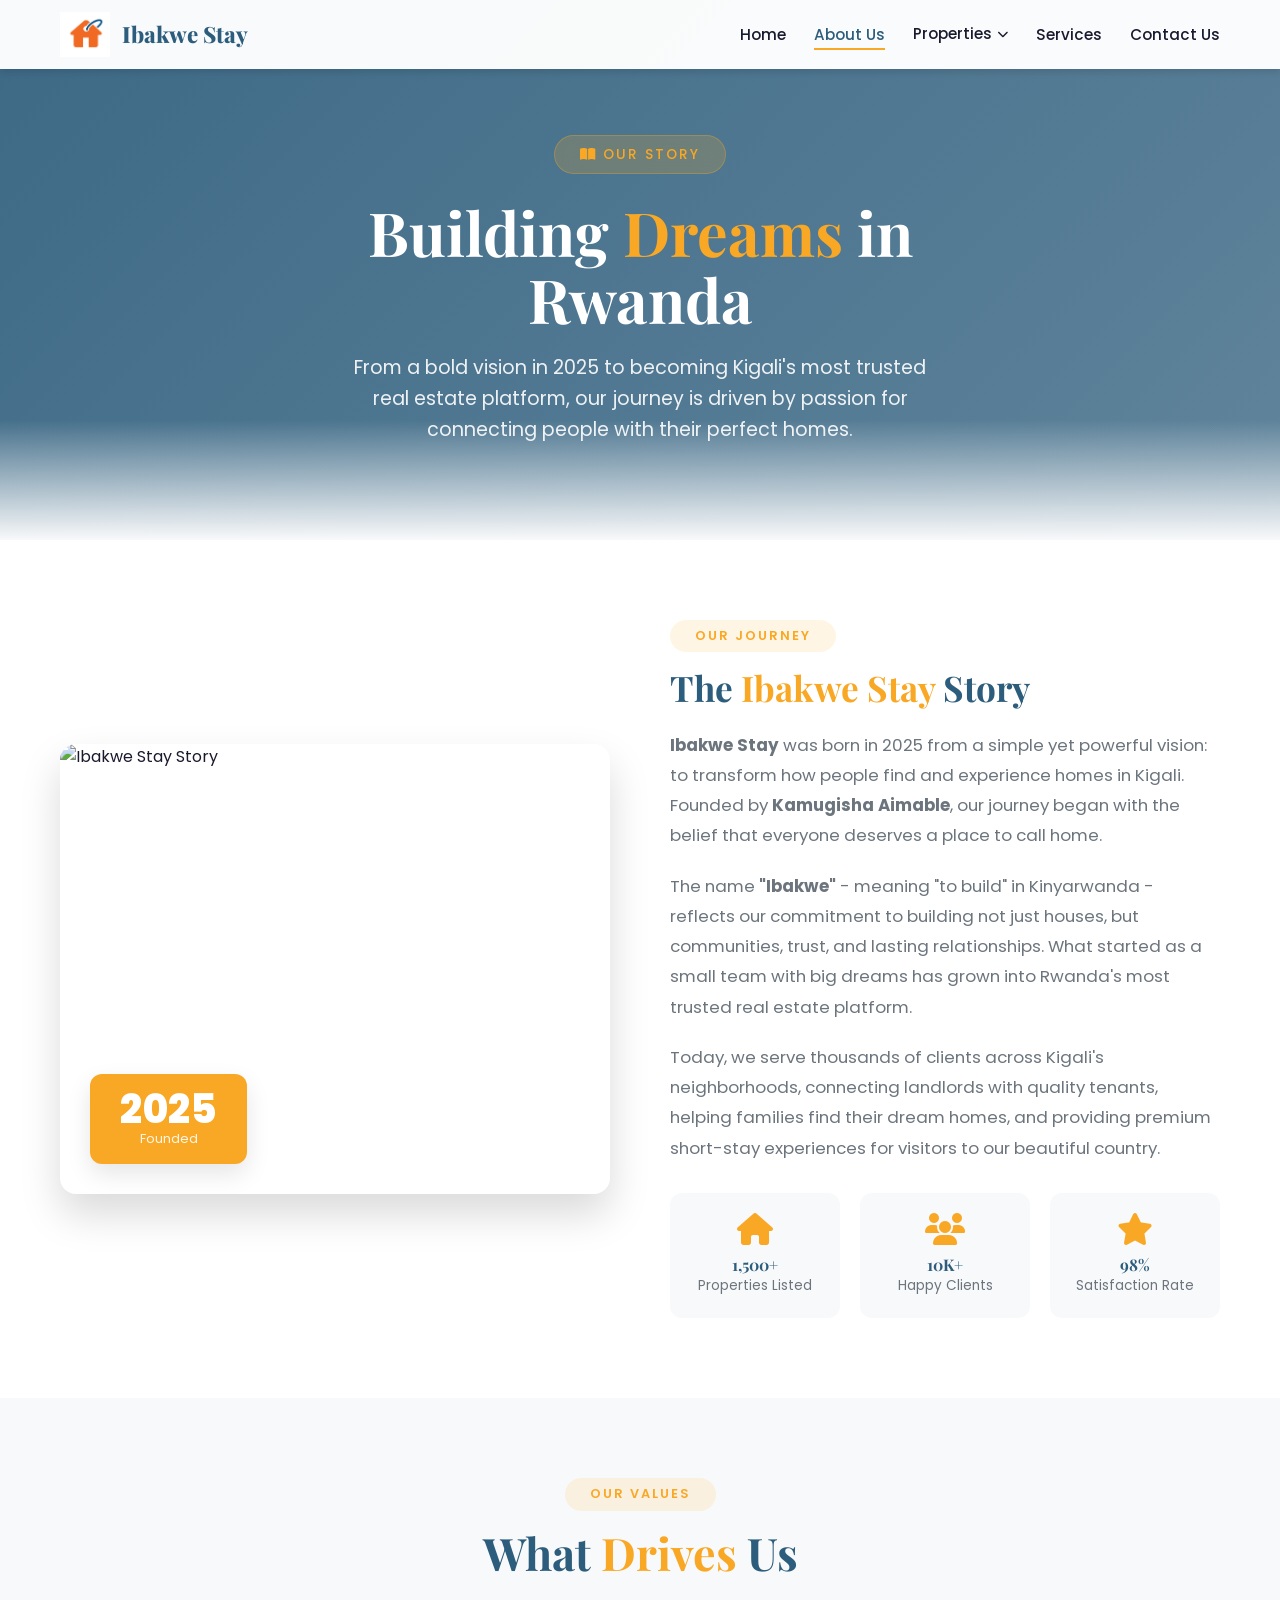
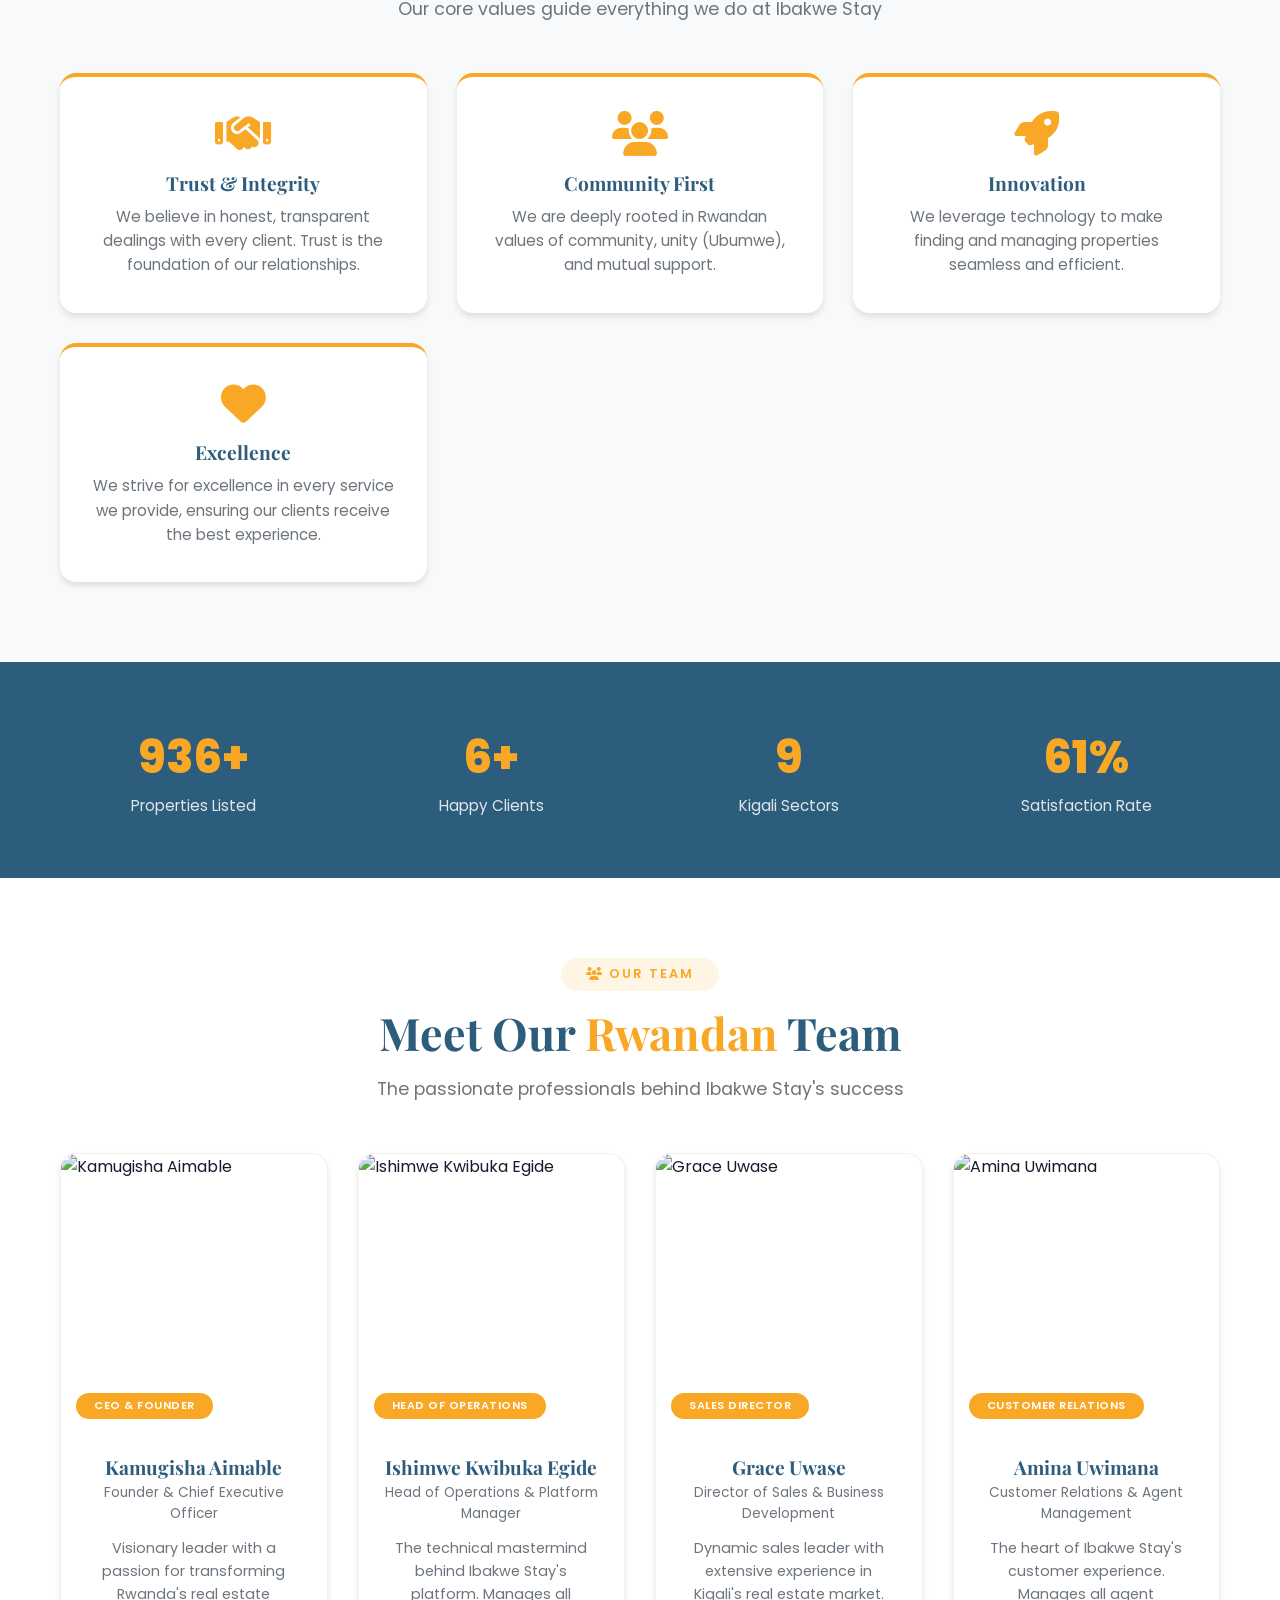
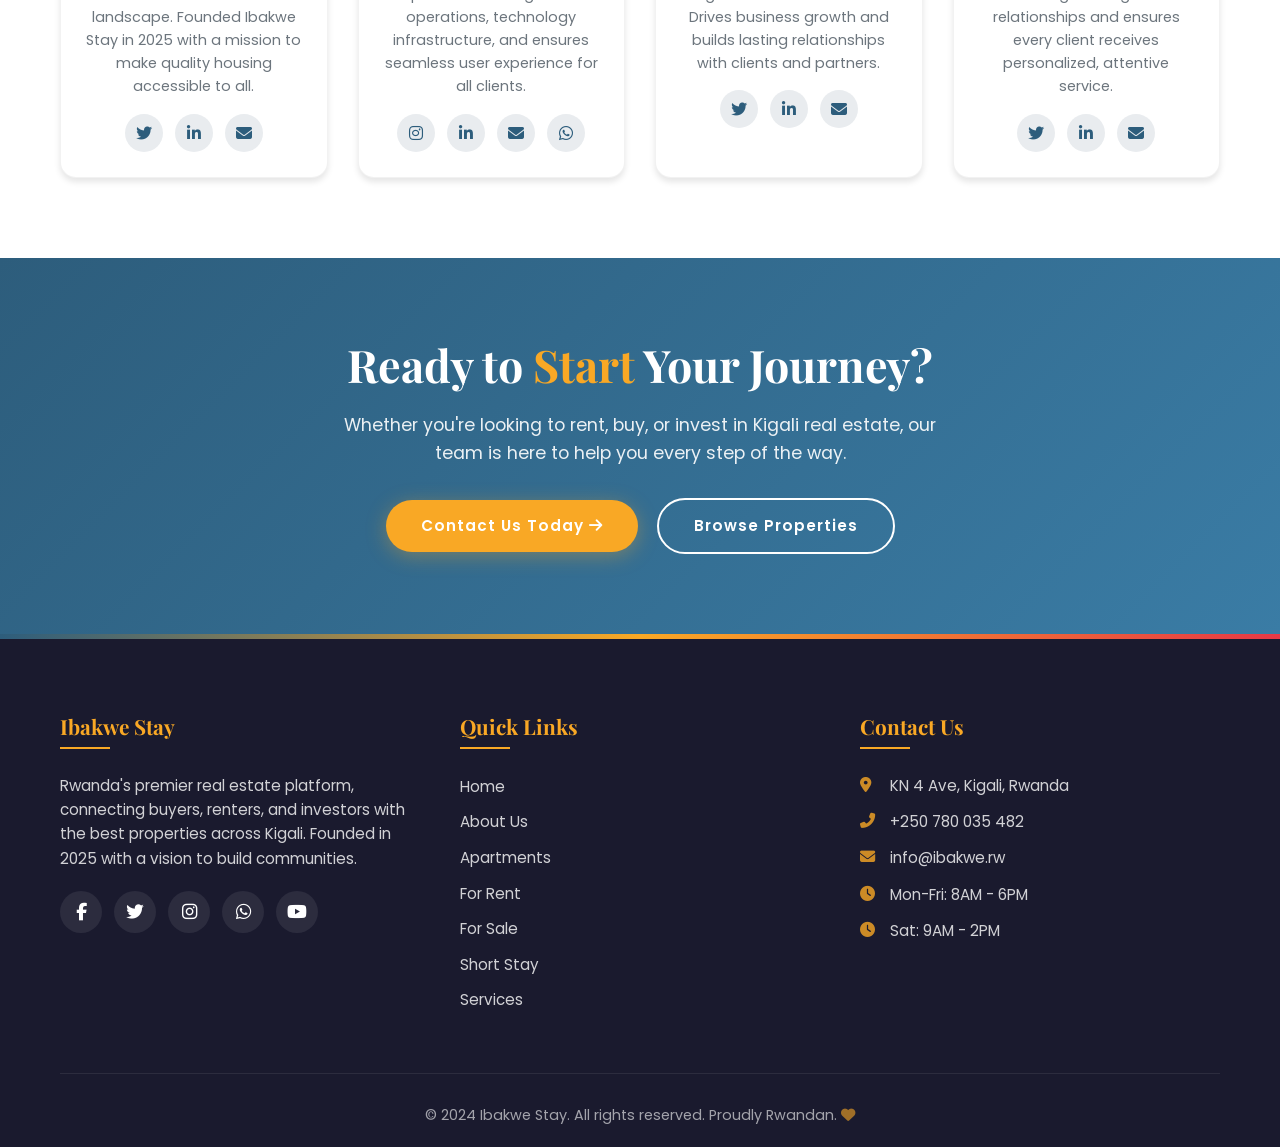
==== commit f50ccecd: "Update website pages and contact form" ====
--- a/about us.html
+++ b/about us.html
@@ -12,7 +12,7 @@
   <link
     href="https://fonts.googleapis.com/css2?family=Poppins:wght@300;400;500;600;700;800&family=Playfair+Display:wght@400;500;600;700;800&display=swap"
     rel="stylesheet">
-  <link rel="icon" href="logoo.PNG" type="image/png">
+  <link rel="icon" href="images/logoo.PNG" type="image/png">
   <style>
     :root {
       --primary: #2D5D7C;
@@ -988,7 +988,7 @@
   <header id="header">
     <div class="container header-container">
       <div class="logo">
-        <img src="logoo.PNG" alt="Ibakwe Stay">
+        <img src="images/logoo.PNG" alt="Ibakwe Stay">
         <h1>Ibakwe Stay</h1>
       </div>
       <nav class="navbar">
@@ -1420,4 +1420,4 @@
   </script>
 </body>
 
-</html>+</html>
